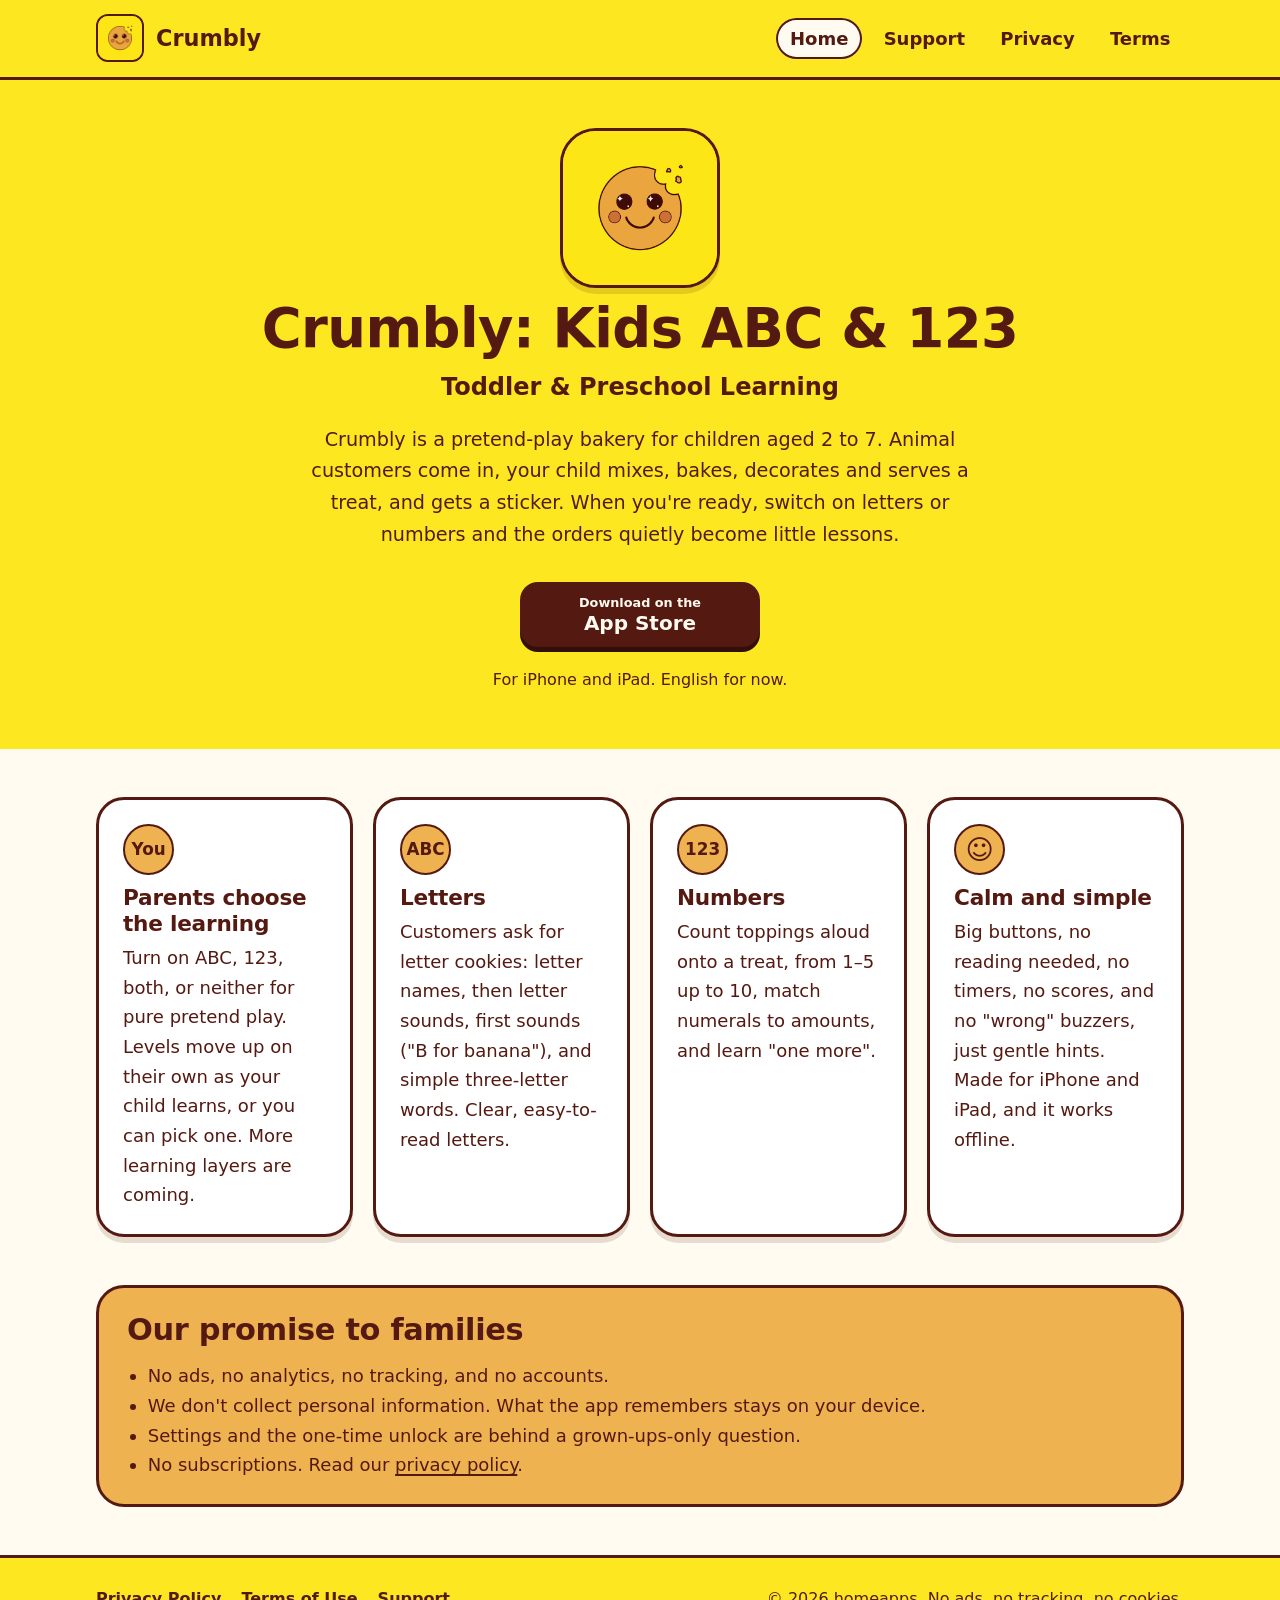
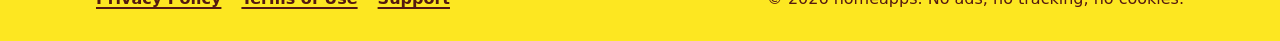
==== index.html @ ca7e5e67 "Add the Crumbly website: landing, privacy, terms, support, 404 - Landing page with the app icon, sub" ====
<!doctype html>
<html lang="en">
<head>
  <meta charset="utf-8">
  <meta name="viewport" content="width=device-width, initial-scale=1">
  <title>Crumbly: Kids ABC &amp; 123 · Toddler &amp; Preschool Learning</title>
  <meta name="description" content="A calm pretend-play bakery for ages 2–7. Parents can switch on letters (ABC) and numbers (123) inside the play. iPhone and iPad. No ads, no tracking.">
  <link rel="canonical" href="https://sayadyanh.github.io/crumbly-web/">
  <link rel="icon" type="image/png" sizes="32x32" href="assets/favicon-32.png">
  <link rel="apple-touch-icon" sizes="180x180" href="assets/apple-touch-icon.png">
  <meta name="theme-color" content="#FDE721">
  <meta property="og:type" content="website">
  <meta property="og:site_name" content="Crumbly: Kids ABC &amp; 123">
  <meta property="og:title" content="Crumbly: Kids ABC &amp; 123 · Toddler &amp; Preschool Learning">
  <meta property="og:description" content="A calm pretend-play bakery for ages 2–7. Parents can switch on letters (ABC) and numbers (123) inside the play. iPhone and iPad. No ads, no tracking.">
  <meta property="og:url" content="https://sayadyanh.github.io/crumbly-web/">
  <meta property="og:image" content="https://sayadyanh.github.io/crumbly-web/assets/og-image.png">
  <meta property="og:image:width" content="1200">
  <meta property="og:image:height" content="630">
  <meta property="og:image:alt" content="A smiling cookie with a bite taken out, next to the words Crumbly, Kids ABC &amp; 123.">
  <meta name="twitter:card" content="summary_large_image">
  <link rel="stylesheet" href="styles.css">
</head>
<body>
  <a class="skip-link" href="#main">Skip to content</a>
  <header class="site-header">
    <div class="wrap">
      <a class="brand" href="index.html">
        <img src="assets/logo.png" alt="" width="48" height="48">
        <span>Crumbly</span>
      </a>
      <nav class="site-nav" aria-label="Main">
        <ul>
        <li><a href="index.html" aria-current="page">Home</a></li>
        <li><a href="support.html">Support</a></li>
        <li><a href="privacy.html">Privacy</a></li>
        <li><a href="terms.html">Terms</a></li>
        </ul>
      </nav>
    </div>
  </header>
  <main id="main">
    <section class="hero">
      <div class="wrap">
        <img class="hero-icon" src="assets/app-icon.png" alt="Crumbly app icon: a smiling cookie with a bite taken out" width="160" height="160">
        <h1>Crumbly: Kids ABC &amp; 123</h1>
        <p class="subtitle">Toddler &amp; Preschool Learning</p>
        <p class="lead">Crumbly is a pretend-play bakery for children aged 2 to 7. Animal customers come in,
          your child mixes, bakes, decorates and serves a treat, and gets a sticker. When you're ready,
          switch on letters or numbers and the orders quietly become little lessons.</p>
        <!-- Replace with Apple's official "Download on the App Store" badge and your App Store link. -->
        <a class="store-button" href="#">
          <small>Download on the</small>
          App Store
        </a>
        <p class="fine-print">For iPhone and iPad. English for now.</p>
      </div>
    </section>

    <div class="wrap">
      <ul class="features">
        <li class="feature">
          <span class="badge" aria-hidden="true">You</span>
          <h2>Parents choose the learning</h2>
          <p>Turn on ABC, 123, both, or neither for pure pretend play. Levels move up on their own as
            your child learns, or you can pick one. More learning layers are coming.</p>
        </li>
        <li class="feature">
          <span class="badge" aria-hidden="true">ABC</span>
          <h2>Letters</h2>
          <p>Customers ask for letter cookies: letter names, then letter sounds, first sounds ("B for
            banana"), and simple three-letter words. Clear, easy-to-read letters.</p>
        </li>
        <li class="feature">
          <span class="badge" aria-hidden="true">123</span>
          <h2>Numbers</h2>
          <p>Count toppings aloud onto a treat, from 1–5 up to 10, match numerals to amounts, and learn
            "one more".</p>
        </li>
        <li class="feature">
          <span class="badge badge-symbol" aria-hidden="true">☺</span>
          <h2>Calm and simple</h2>
          <p>Big buttons, no reading needed, no timers, no scores, and no "wrong" buzzers, just gentle
            hints. Made for iPhone and iPad, and it works offline.</p>
        </li>
      </ul>

      <section class="promise" aria-labelledby="promise-title">
        <h2 id="promise-title">Our promise to families</h2>
        <ul>
          <li>No ads, no analytics, no tracking, and no accounts.</li>
          <li>We don't collect personal information. What the app remembers stays on your device.</li>
          <li>Settings and the one-time unlock are behind a grown-ups-only question.</li>
          <li>No subscriptions. Read our <a href="privacy.html">privacy policy</a>.</li>
        </ul>
      </section>
    </div>
  </main>
  <footer class="site-footer">
    <div class="wrap">
      <nav aria-label="Footer">
        <ul>
          <li><a href="privacy.html">Privacy Policy</a></li>
          <li><a href="terms.html">Terms of Use</a></li>
          <li><a href="support.html">Support</a></li>
        </ul>
      </nav>
      <p>&copy; 2026 homeapps. No ads, no tracking, no cookies.</p>
    </div>
  </footer>
</body>
</html>
---- styles.css ----
/*
  Crumbly website styles. No frameworks, no web fonts, no tracking.

  Brand colors (from the app icon). Adjust the exact values here; everything
  else is derived from them. Contrast (WCAG AA): brown text passes on white,
  yellow and cookie; never use cookie or yellow as text on a light background.
*/
:root {
  --brand-yellow: #FDE721;
  --brand-cookie: #EFB251;
  --brand-brown: #541911;

  /* Neutrals derived from the brand brown. */
  --paper: #FFFBF0;
  --ink: var(--brand-brown);
  --ink-soft: color-mix(in srgb, var(--brand-brown) 82%, white);
  --line: color-mix(in srgb, var(--brand-brown) 14%, transparent);

  --radius-lg: 28px;
  --radius-md: 18px;
  --shadow: 0 6px 0 var(--line);
  --page-width: 68rem;
  --text-width: 42rem;

  /* Rounded where the system has it (Apple devices), clean sans-serif elsewhere. */
  --font: ui-rounded, "SF Pro Rounded", system-ui, -apple-system, "Segoe UI", Roboto,
    "Helvetica Neue", Arial, sans-serif;
}

*,
*::before,
*::after {
  box-sizing: border-box;
}

html {
  -webkit-text-size-adjust: 100%;
}

body {
  margin: 0;
  background: var(--paper);
  color: var(--ink);
  font-family: var(--font);
  font-size: 1.125rem;
  line-height: 1.65;
}

img {
  max-width: 100%;
  height: auto;
}

a {
  color: var(--ink);
  text-decoration-thickness: 2px;
  text-underline-offset: 3px;
}

a:hover {
  text-decoration-thickness: 3px;
}

:focus-visible {
  outline: 4px solid var(--ink);
  outline-offset: 3px;
  border-radius: 6px;
}

h1,
h2,
h3 {
  line-height: 1.2;
  letter-spacing: -0.01em;
}

h1 {
  font-size: clamp(2.2rem, 6vw, 3.4rem);
  margin: 0 0 0.4rem;
}

h2 {
  font-size: clamp(1.5rem, 3.5vw, 1.9rem);
  margin: 2.6rem 0 0.8rem;
}

h3 {
  font-size: 1.25rem;
  margin: 1.8rem 0 0.4rem;
}

/* Skip link: hidden until focused with the keyboard. */
.skip-link {
  position: absolute;
  left: 1rem;
  top: -4rem;
  z-index: 10;
  padding: 0.6rem 1rem;
  background: var(--ink);
  color: var(--paper);
  border-radius: var(--radius-md);
  font-weight: 700;
}

.skip-link:focus {
  top: 1rem;
}

.wrap {
  width: min(100% - 2.5rem, var(--page-width));
  margin-inline: auto;
}

/* Header */

.site-header {
  background: var(--brand-yellow);
  border-bottom: 3px solid var(--ink);
}

.site-header .wrap {
  display: flex;
  flex-wrap: wrap;
  align-items: center;
  justify-content: space-between;
  gap: 0.75rem 1.5rem;
  padding-block: 0.9rem;
}

.brand {
  display: inline-flex;
  align-items: center;
  gap: 0.75rem;
  font-size: 1.4rem;
  font-weight: 800;
  text-decoration: none;
}

.brand img {
  width: 48px;
  height: 48px;
  border-radius: 12px;
  border: 2px solid var(--ink);
}

.site-nav ul {
  display: flex;
  flex-wrap: wrap;
  gap: 0.25rem 0.5rem;
  margin: 0;
  padding: 0;
  list-style: none;
}

.site-nav a {
  display: inline-block;
  padding: 0.35rem 0.85rem;
  border-radius: 999px;
  font-weight: 700;
  text-decoration: none;
}

.site-nav a:hover,
.site-nav a[aria-current="page"] {
  background: var(--paper);
  box-shadow: inset 0 0 0 2px var(--ink);
}

/* Landing page */

.hero {
  background: var(--brand-yellow);
  padding-block: 3rem 3.5rem;
  text-align: center;
}

.hero-icon {
  width: 160px;
  height: 160px;
  border-radius: 36px;
  border: 3px solid var(--ink);
  box-shadow: var(--shadow);
}

.hero .subtitle {
  margin: 0 0 1rem;
  font-size: clamp(1.2rem, 3vw, 1.5rem);
  font-weight: 700;
}

.hero .lead {
  max-width: var(--text-width);
  margin: 0 auto 2rem;
  font-size: 1.2rem;
}

.store-button {
  display: inline-flex;
  flex-direction: column;
  align-items: center;
  min-width: 15rem;
  padding: 0.8rem 1.8rem;
  border-radius: var(--radius-md);
  background: var(--ink);
  color: var(--paper);
  font-weight: 800;
  font-size: 1.25rem;
  line-height: 1.2;
  text-decoration: none;
  box-shadow: 0 5px 0 color-mix(in srgb, var(--brand-brown) 60%, black);
}

.store-button small {
  font-size: 0.8rem;
  font-weight: 600;
}

.store-button:hover {
  transform: translateY(1px);
  box-shadow: 0 4px 0 color-mix(in srgb, var(--brand-brown) 60%, black);
}

.hero .fine-print {
  margin: 1.2rem 0 0;
  font-size: 1rem;
}

.features {
  display: grid;
  grid-template-columns: repeat(auto-fit, minmax(15rem, 1fr));
  gap: 1.25rem;
  margin: 3rem 0;
  padding: 0;
  list-style: none;
}

.feature {
  padding: 1.5rem;
  border: 3px solid var(--ink);
  border-radius: var(--radius-lg);
  background: white;
  box-shadow: var(--shadow);
}

.feature .badge {
  display: inline-grid;
  place-items: center;
  width: 3.2rem;
  height: 3.2rem;
  margin-bottom: 0.6rem;
  border-radius: 50%;
  background: var(--brand-cookie);
  border: 2px solid var(--ink);
  font-weight: 800;
  font-size: 1.05rem;
}

.feature .badge-symbol {
  font-size: 1.7rem;
  line-height: 1;
}

.feature h2 {
  margin: 0 0 0.4rem;
  font-size: 1.35rem;
}

.feature p {
  margin: 0;
}

.promise {
  margin: 0 0 3rem;
  padding: 1.5rem 1.75rem;
  border-radius: var(--radius-lg);
  background: var(--brand-cookie);
  border: 3px solid var(--ink);
}

.promise h2 {
  margin-top: 0;
}

.promise ul {
  margin: 0;
  padding-left: 1.3rem;
}

/* Text pages (privacy, terms, support) */

.page {
  padding-block: 2.5rem 3.5rem;
}

.prose {
  max-width: var(--text-width);
}

.prose .meta {
  margin: 0 0 1.5rem;
  color: var(--ink-soft);
}

.summary {
  margin: 1.5rem 0 2rem;
  padding: 1.25rem 1.5rem;
  border-radius: var(--radius-lg);
  background: var(--brand-yellow);
  border: 3px solid var(--ink);
}

.summary h2 {
  margin-top: 0;
  font-size: 1.35rem;
}

.summary ul {
  margin: 0;
  padding-left: 1.3rem;
}

.prose li + li {
  margin-top: 0.3rem;
}

.contact-card {
  margin: 1.5rem 0;
  padding: 1.25rem 1.5rem;
  border-radius: var(--radius-lg);
  background: white;
  border: 3px solid var(--ink);
  box-shadow: var(--shadow);
}

.contact-card p {
  margin: 0.2rem 0;
}

.faq details {
  margin: 0.75rem 0;
  border: 3px solid var(--ink);
  border-radius: var(--radius-md);
  background: white;
}

.faq summary {
  padding: 0.9rem 1.2rem;
  font-weight: 700;
  cursor: pointer;
}

.faq details[open] summary {
  border-bottom: 2px solid var(--line);
}

.faq details > div {
  padding: 0.4rem 1.2rem 1rem;
}

/* Not-found page */

.not-found {
  padding-block: 4rem;
  text-align: center;
}

.not-found img {
  width: 140px;
  border-radius: 32px;
  border: 3px solid var(--ink);
}

/* Footer */

.site-footer {
  border-top: 3px solid var(--ink);
  background: var(--brand-yellow);
  padding-block: 1.75rem;
  font-size: 1rem;
}

.site-footer .wrap {
  display: flex;
  flex-wrap: wrap;
  gap: 0.75rem 2rem;
  align-items: center;
  justify-content: space-between;
}

.site-footer ul {
  display: flex;
  flex-wrap: wrap;
  gap: 0.25rem 1.25rem;
  margin: 0;
  padding: 0;
  list-style: none;
}

.site-footer a {
  font-weight: 700;
}

.site-footer p {
  margin: 0;
}

/* Small phones: keep all four nav links on one line. */
@media (max-width: 30rem) {
  .site-nav ul {
    gap: 0.25rem;
  }

  .site-nav a {
    padding: 0.35rem 0.6rem;
  }
}

@media (prefers-reduced-motion: no-preference) {
  .store-button,
  .site-nav a {
    transition: transform 0.12s ease, box-shadow 0.12s ease, background-color 0.12s ease;
  }
}

@media print {
  .site-header,
  .site-footer,
  .skip-link {
    display: none;
  }
}
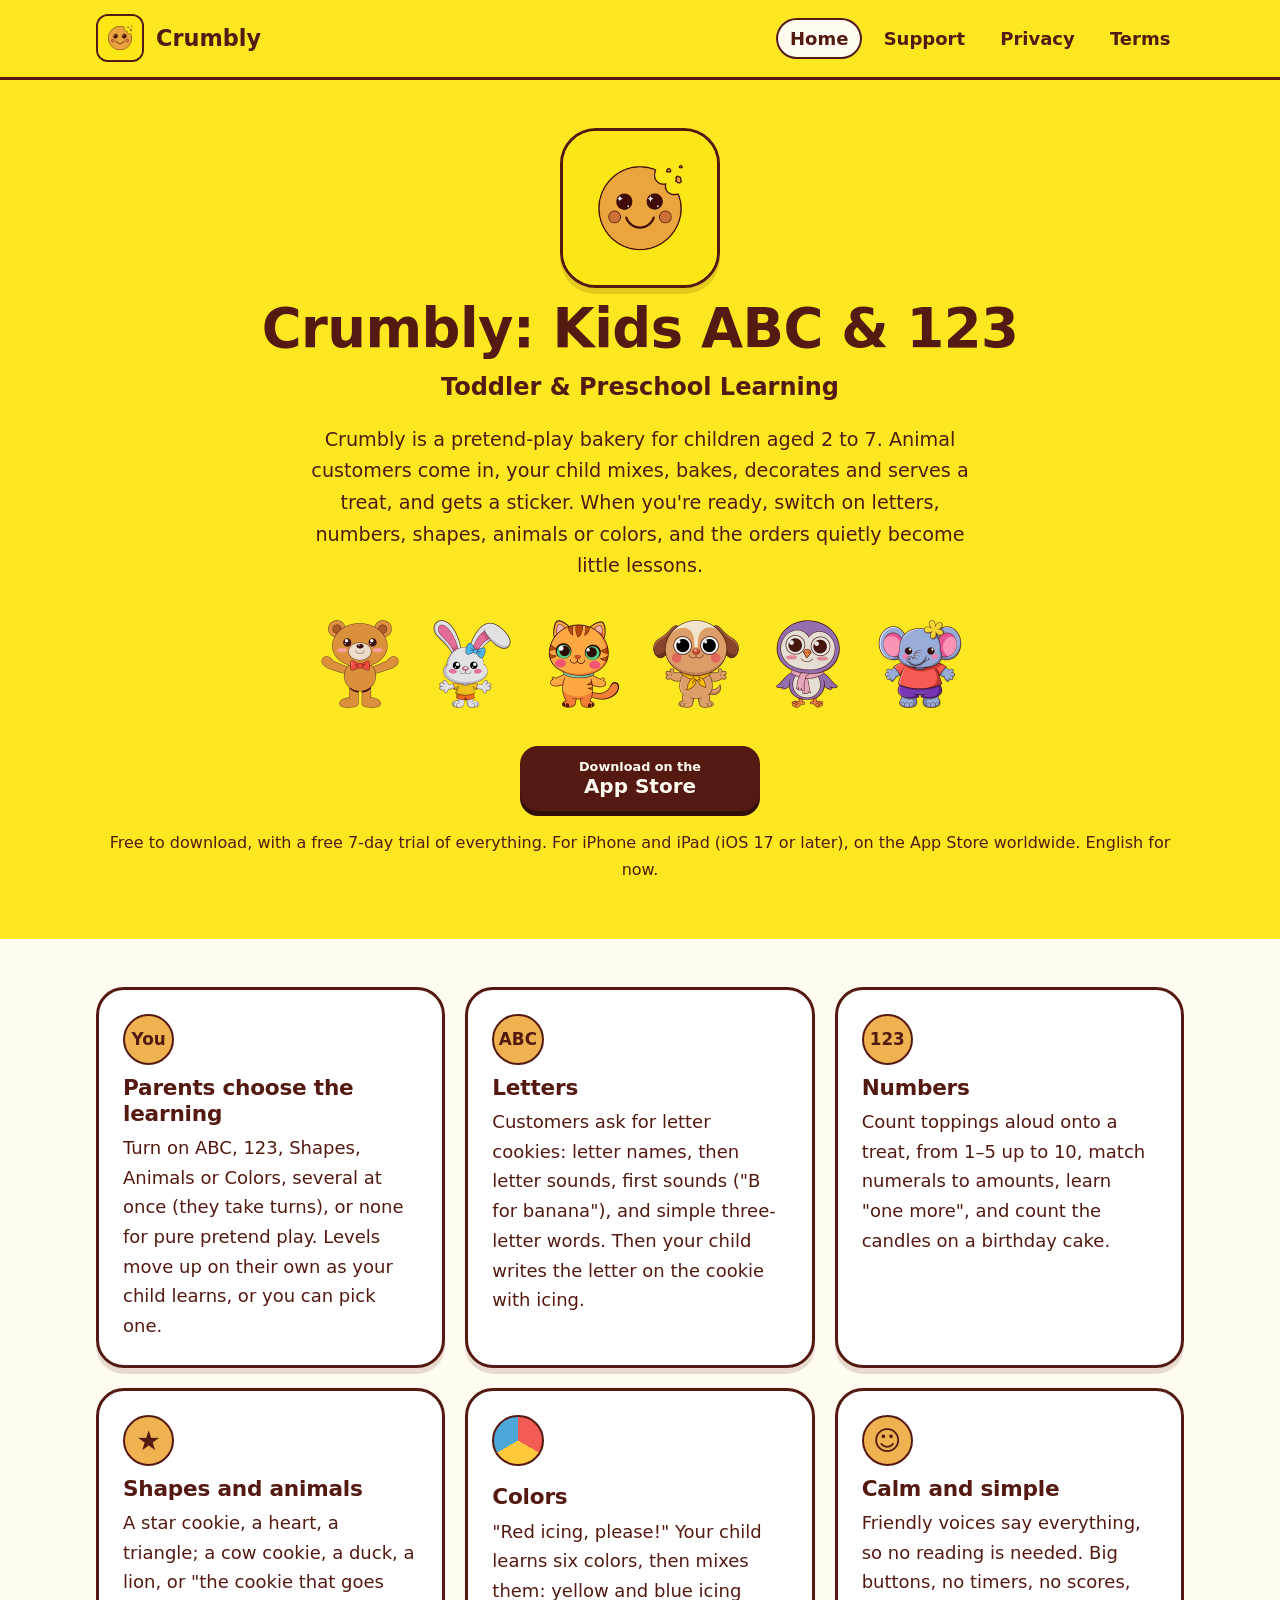
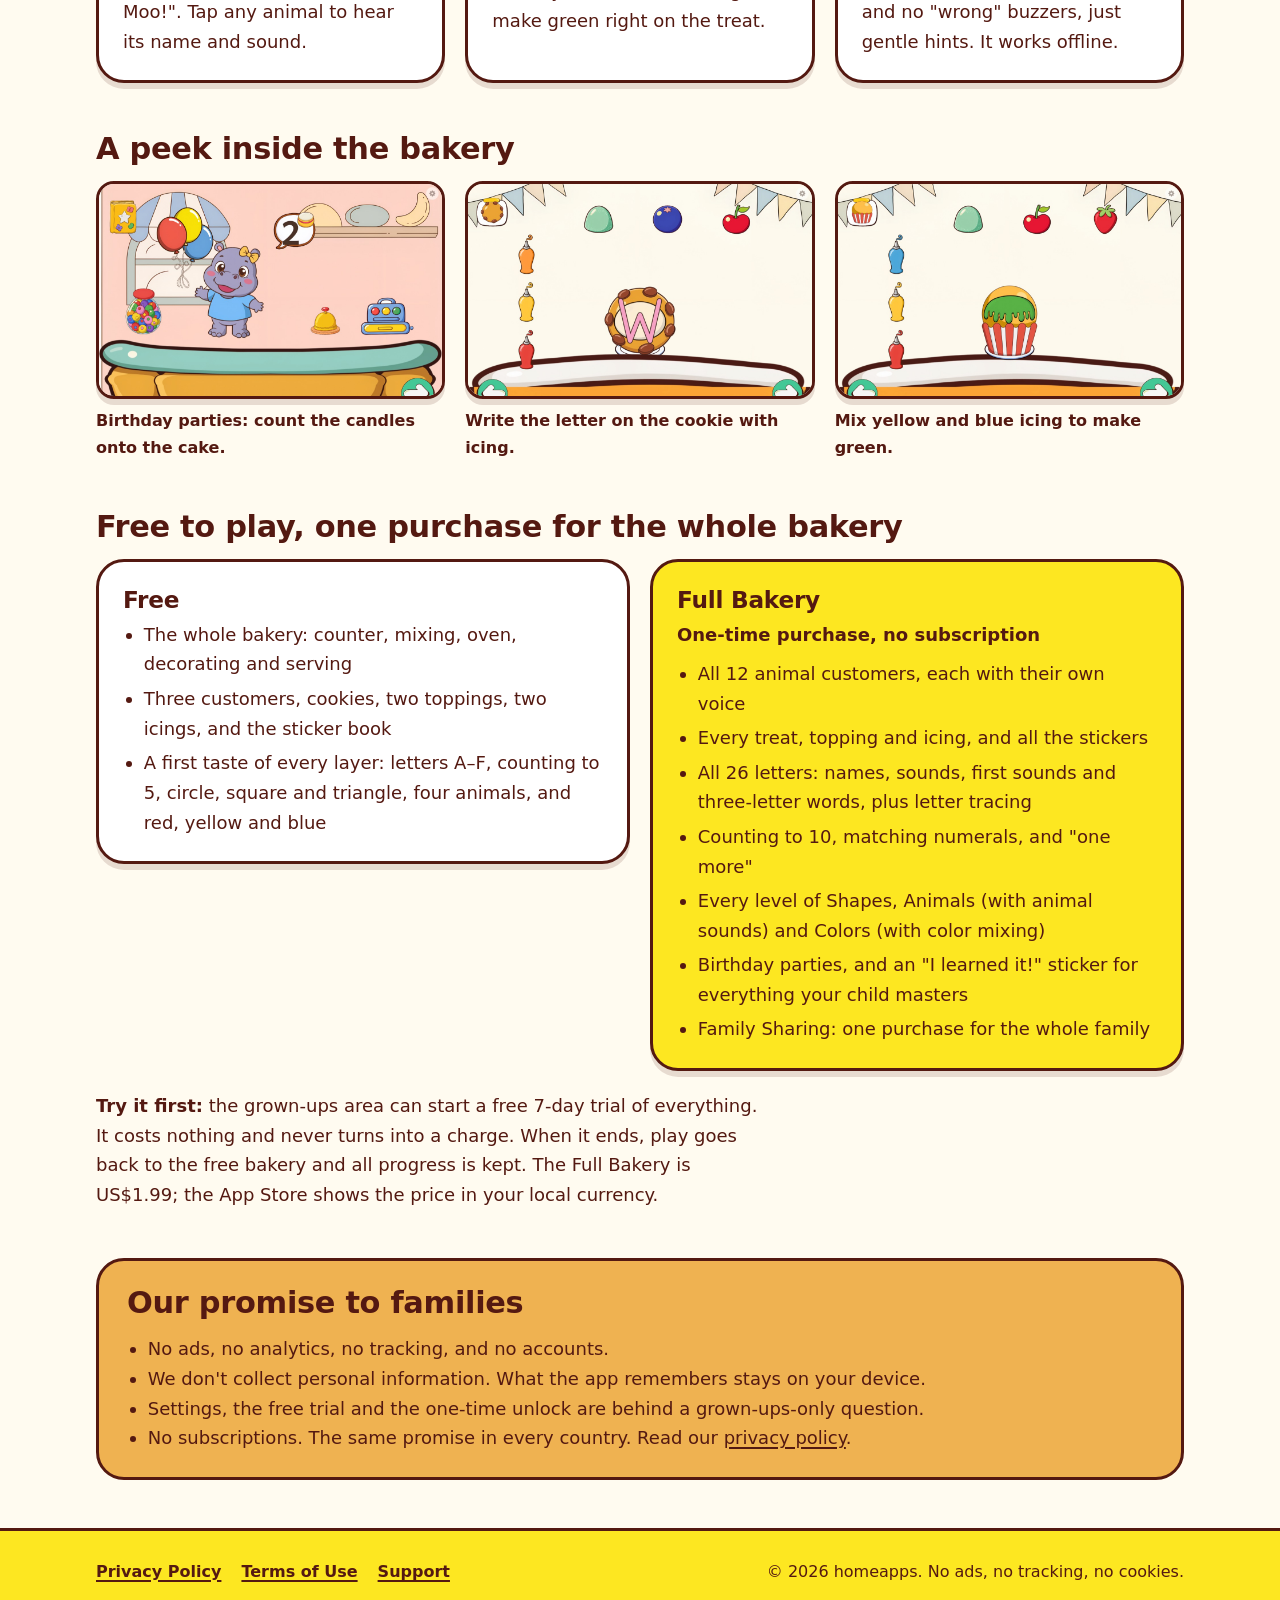
==== commit 1c660f5f: "Full Bakery, new layers and worldwide privacy and terms - Home: all five learning layers (ABC, 123, " ====
--- a/index.html
+++ b/index.html
@@ -4,17 +4,17 @@
   <meta charset="utf-8">
   <meta name="viewport" content="width=device-width, initial-scale=1">
   <title>Crumbly: Kids ABC &amp; 123 · Toddler &amp; Preschool Learning</title>
-  <meta name="description" content="A calm pretend-play bakery for ages 2–7. Parents can switch on letters (ABC) and numbers (123) inside the play. iPhone and iPad. No ads, no tracking.">
-  <link rel="canonical" href="https://sayadyanh.github.io/crumbly-web/">
+  <meta name="description" content="A calm pretend-play bakery for ages 2–7. Parents can switch on letters, numbers, shapes, animals and colors inside the play. iPhone and iPad. No ads, no tracking, no subscriptions.">
+  <link rel="canonical" href="https://playcrumbly.com/">
   <link rel="icon" type="image/png" sizes="32x32" href="assets/favicon-32.png">
   <link rel="apple-touch-icon" sizes="180x180" href="assets/apple-touch-icon.png">
   <meta name="theme-color" content="#FDE721">
   <meta property="og:type" content="website">
   <meta property="og:site_name" content="Crumbly: Kids ABC &amp; 123">
   <meta property="og:title" content="Crumbly: Kids ABC &amp; 123 · Toddler &amp; Preschool Learning">
-  <meta property="og:description" content="A calm pretend-play bakery for ages 2–7. Parents can switch on letters (ABC) and numbers (123) inside the play. iPhone and iPad. No ads, no tracking.">
-  <meta property="og:url" content="https://sayadyanh.github.io/crumbly-web/">
-  <meta property="og:image" content="https://sayadyanh.github.io/crumbly-web/assets/og-image.png">
+  <meta property="og:description" content="A calm pretend-play bakery for ages 2–7. Parents can switch on letters, numbers, shapes, animals and colors inside the play. iPhone and iPad. No ads, no tracking, no subscriptions.">
+  <meta property="og:url" content="https://playcrumbly.com/">
+  <meta property="og:image" content="https://playcrumbly.com/assets/og-image.png">
   <meta property="og:image:width" content="1200">
   <meta property="og:image:height" content="630">
   <meta property="og:image:alt" content="A smiling cookie with a bite taken out, next to the words Crumbly, Kids ABC &amp; 123.">
@@ -47,13 +47,23 @@
         <p class="subtitle">Toddler &amp; Preschool Learning</p>
         <p class="lead">Crumbly is a pretend-play bakery for children aged 2 to 7. Animal customers come in,
           your child mixes, bakes, decorates and serves a treat, and gets a sticker. When you're ready,
-          switch on letters or numbers and the orders quietly become little lessons.</p>
+          switch on letters, numbers, shapes, animals or colors, and the orders quietly become little
+          lessons.</p>
+        <ul class="cast" aria-label="Some of the bakery's customers">
+          <li><img src="assets/characters/bear.png" alt="Bear" width="100" height="100"></li>
+          <li><img src="assets/characters/bunny.png" alt="Bunny" width="100" height="100"></li>
+          <li><img src="assets/characters/cat.png" alt="Cat" width="100" height="100"></li>
+          <li><img src="assets/characters/dog.png" alt="Dog" width="100" height="100"></li>
+          <li><img src="assets/characters/owl.png" alt="Owl" width="100" height="100"></li>
+          <li><img src="assets/characters/elephant.png" alt="Elephant" width="100" height="100"></li>
+        </ul>
         <!-- Replace with Apple's official "Download on the App Store" badge and your App Store link. -->
         <a class="store-button" href="#">
           <small>Download on the</small>
           App Store
         </a>
-        <p class="fine-print">For iPhone and iPad. English for now.</p>
+        <p class="fine-print">Free to download, with a free 7-day trial of everything. For iPhone and iPad
+          (iOS 17 or later), on the App Store worldwide. English for now.</p>
       </div>
     </section>
 
@@ -62,36 +72,100 @@
         <li class="feature">
           <span class="badge" aria-hidden="true">You</span>
           <h2>Parents choose the learning</h2>
-          <p>Turn on ABC, 123, both, or neither for pure pretend play. Levels move up on their own as
-            your child learns, or you can pick one. More learning layers are coming.</p>
+          <p>Turn on ABC, 123, Shapes, Animals or Colors, several at once (they take turns), or none
+            for pure pretend play. Levels move up on their own as your child learns, or you can pick
+            one.</p>
         </li>
         <li class="feature">
           <span class="badge" aria-hidden="true">ABC</span>
           <h2>Letters</h2>
           <p>Customers ask for letter cookies: letter names, then letter sounds, first sounds ("B for
-            banana"), and simple three-letter words. Clear, easy-to-read letters.</p>
+            banana"), and simple three-letter words. Then your child writes the letter on the cookie
+            with icing.</p>
         </li>
         <li class="feature">
           <span class="badge" aria-hidden="true">123</span>
           <h2>Numbers</h2>
-          <p>Count toppings aloud onto a treat, from 1–5 up to 10, match numerals to amounts, and learn
-            "one more".</p>
+          <p>Count toppings aloud onto a treat, from 1–5 up to 10, match numerals to amounts, learn
+            "one more", and count the candles on a birthday cake.</p>
+        </li>
+        <li class="feature">
+          <span class="badge badge-symbol" aria-hidden="true">★</span>
+          <h2>Shapes and animals</h2>
+          <p>A star cookie, a heart, a triangle; a cow cookie, a duck, a lion, or "the cookie that goes
+            Moo!". Tap any animal to hear its name and sound.</p>
+        </li>
+        <li class="feature">
+          <span class="badge badge-colors" aria-hidden="true"></span>
+          <h2>Colors</h2>
+          <p>"Red icing, please!" Your child learns six colors, then mixes them: yellow and blue icing
+            make green right on the treat.</p>
         </li>
         <li class="feature">
           <span class="badge badge-symbol" aria-hidden="true">☺</span>
           <h2>Calm and simple</h2>
-          <p>Big buttons, no reading needed, no timers, no scores, and no "wrong" buzzers, just gentle
-            hints. Made for iPhone and iPad, and it works offline.</p>
+          <p>Friendly voices say everything, so no reading is needed. Big buttons, no timers, no scores,
+            and no "wrong" buzzers, just gentle hints. It works offline.</p>
         </li>
       </ul>
+
+      <section class="gallery" aria-labelledby="gallery-title">
+        <h2 id="gallery-title">A peek inside the bakery</h2>
+        <div class="shots">
+          <figure>
+            <img src="assets/screens/birthday.jpg" alt="A hippo customer with balloons at the bakery counter, asking for a birthday cake" width="1200" height="742" loading="lazy">
+            <figcaption>Birthday parties: count the candles onto the cake.</figcaption>
+          </figure>
+          <figure>
+            <img src="assets/screens/tracing.jpg" alt="A cookie with the letter W written on it in icing" width="1200" height="742" loading="lazy">
+            <figcaption>Write the letter on the cookie with icing.</figcaption>
+          </figure>
+          <figure>
+            <img src="assets/screens/colors.jpg" alt="A cupcake with green icing, next to red, yellow and blue icing tubes" width="1200" height="742" loading="lazy">
+            <figcaption>Mix yellow and blue icing to make green.</figcaption>
+          </figure>
+        </div>
+      </section>
+
+      <section class="plans-section" aria-labelledby="plans-title">
+        <h2 id="plans-title">Free to play, one purchase for the whole bakery</h2>
+        <div class="plans">
+          <div class="plan">
+            <h3>Free</h3>
+            <ul>
+              <li>The whole bakery: counter, mixing, oven, decorating and serving</li>
+              <li>Three customers, cookies, two toppings, two icings, and the sticker book</li>
+              <li>A first taste of every layer: letters A–F, counting to 5, circle, square and
+                triangle, four animals, and red, yellow and blue</li>
+            </ul>
+          </div>
+          <div class="plan plan-full">
+            <h3>Full Bakery</h3>
+            <p class="price">One-time purchase, no subscription</p>
+            <ul>
+              <li>All 12 animal customers, each with their own voice</li>
+              <li>Every treat, topping and icing, and all the stickers</li>
+              <li>All 26 letters: names, sounds, first sounds and three-letter words, plus letter tracing</li>
+              <li>Counting to 10, matching numerals, and "one more"</li>
+              <li>Every level of Shapes, Animals (with animal sounds) and Colors (with color mixing)</li>
+              <li>Birthday parties, and an "I learned it!" sticker for everything your child masters</li>
+              <li>Family Sharing: one purchase for the whole family</li>
+            </ul>
+          </div>
+        </div>
+        <p class="plans-note"><strong>Try it first:</strong> the grown-ups area can start a free 7-day trial of
+          everything. It costs nothing and never turns into a charge. When it ends, play goes back to the
+          free bakery and all progress is kept. The Full Bakery is US$1.99; the App Store shows the price
+          in your local currency.</p>
+      </section>
 
       <section class="promise" aria-labelledby="promise-title">
         <h2 id="promise-title">Our promise to families</h2>
         <ul>
           <li>No ads, no analytics, no tracking, and no accounts.</li>
           <li>We don't collect personal information. What the app remembers stays on your device.</li>
-          <li>Settings and the one-time unlock are behind a grown-ups-only question.</li>
-          <li>No subscriptions. Read our <a href="privacy.html">privacy policy</a>.</li>
+          <li>Settings, the free trial and the one-time unlock are behind a grown-ups-only question.</li>
+          <li>No subscriptions. The same promise in every country. Read our <a href="privacy.html">privacy policy</a>.</li>
         </ul>
       </section>
     </div>
--- a/styles.css
+++ b/styles.css
@@ -227,7 +227,7 @@
 
 .features {
   display: grid;
-  grid-template-columns: repeat(auto-fit, minmax(15rem, 1fr));
+  grid-template-columns: repeat(auto-fit, minmax(min(17rem, 100%), 1fr));
   gap: 1.25rem;
   margin: 3rem 0;
   padding: 0;
@@ -269,6 +269,115 @@
   margin: 0;
 }
 
+/* A row of the bakery's customers in the hero. */
+.cast {
+  display: flex;
+  flex-wrap: wrap;
+  justify-content: center;
+  gap: 0.25rem clamp(0.3rem, 1.5vw, 0.75rem);
+  margin: 0 auto 2rem;
+  padding: 0;
+  list-style: none;
+}
+
+.cast img {
+  display: block;
+  width: clamp(44px, 12.5vw, 100px);
+  height: auto;
+}
+
+/* The Colors badge: the three icings that mix into every other color. */
+.feature .badge-colors {
+  background: conic-gradient(#F25C54 0 33.3%, #FFC93C 0 66.6%, #4DA8DA 0);
+}
+
+/* Screenshots */
+
+.gallery {
+  margin: 0 0 3rem;
+}
+
+.gallery h2 {
+  margin-top: 0;
+}
+
+.shots {
+  display: grid;
+  grid-template-columns: repeat(auto-fit, minmax(min(17rem, 100%), 1fr));
+  gap: 1.25rem;
+}
+
+.shots figure {
+  margin: 0;
+}
+
+.shots img {
+  display: block;
+  width: 100%;
+  border: 3px solid var(--ink);
+  border-radius: var(--radius-md);
+  box-shadow: var(--shadow);
+}
+
+.shots figcaption {
+  margin-top: 0.6rem;
+  font-size: 1rem;
+  font-weight: 700;
+}
+
+/* Free and Full Bakery */
+
+.plans-section {
+  margin: 0 0 3rem;
+}
+
+.plans-section h2 {
+  margin-top: 0;
+}
+
+.plans {
+  display: grid;
+  grid-template-columns: repeat(auto-fit, minmax(min(17rem, 100%), 1fr));
+  gap: 1.25rem;
+  align-items: start;
+}
+
+.plan {
+  padding: 1.5rem;
+  border: 3px solid var(--ink);
+  border-radius: var(--radius-lg);
+  background: white;
+  box-shadow: var(--shadow);
+}
+
+.plan-full {
+  background: var(--brand-yellow);
+}
+
+.plan h3 {
+  margin: 0 0 0.4rem;
+  font-size: 1.45rem;
+}
+
+.plan .price {
+  margin: 0 0 0.6rem;
+  font-weight: 700;
+}
+
+.plan ul {
+  margin: 0;
+  padding-left: 1.3rem;
+}
+
+.plan li + li {
+  margin-top: 0.3rem;
+}
+
+.plans-note {
+  max-width: var(--text-width);
+  margin: 1.25rem 0 0;
+}
+
 .promise {
   margin: 0 0 3rem;
   padding: 1.5rem 1.75rem;
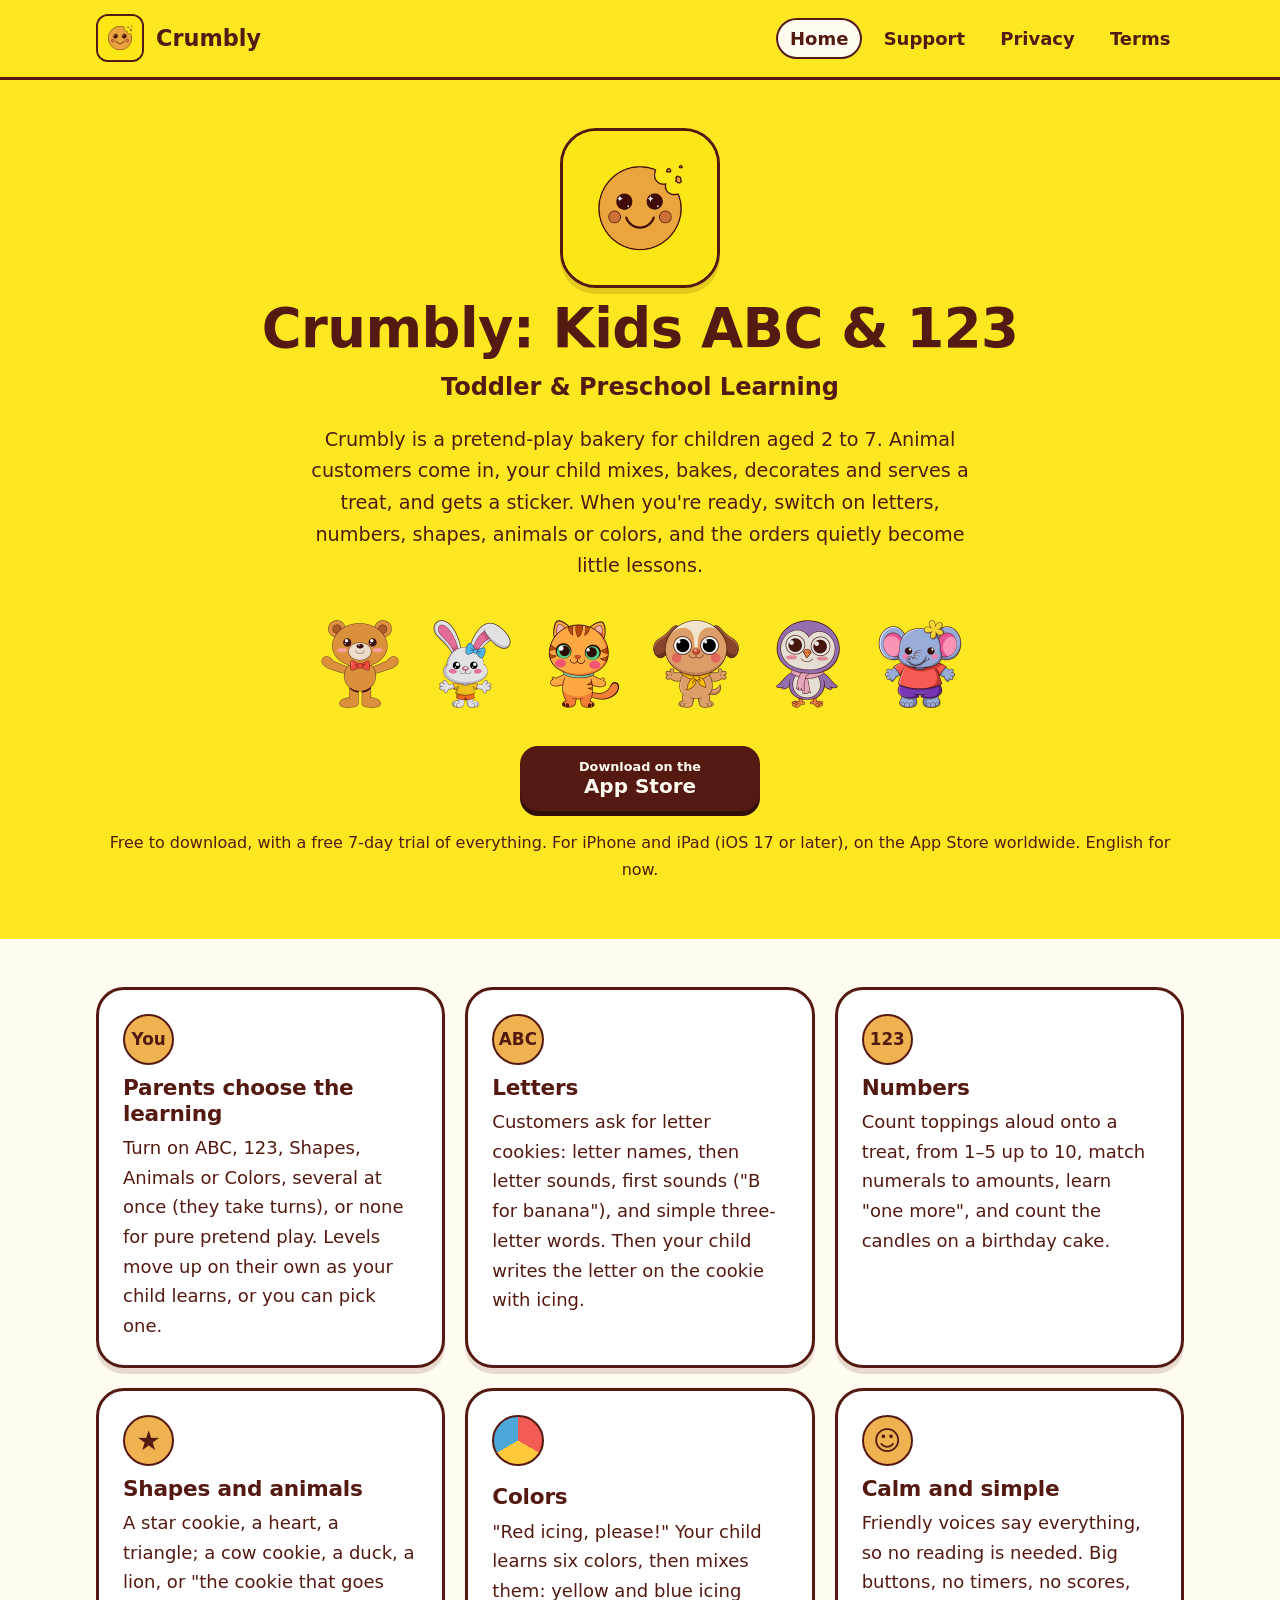
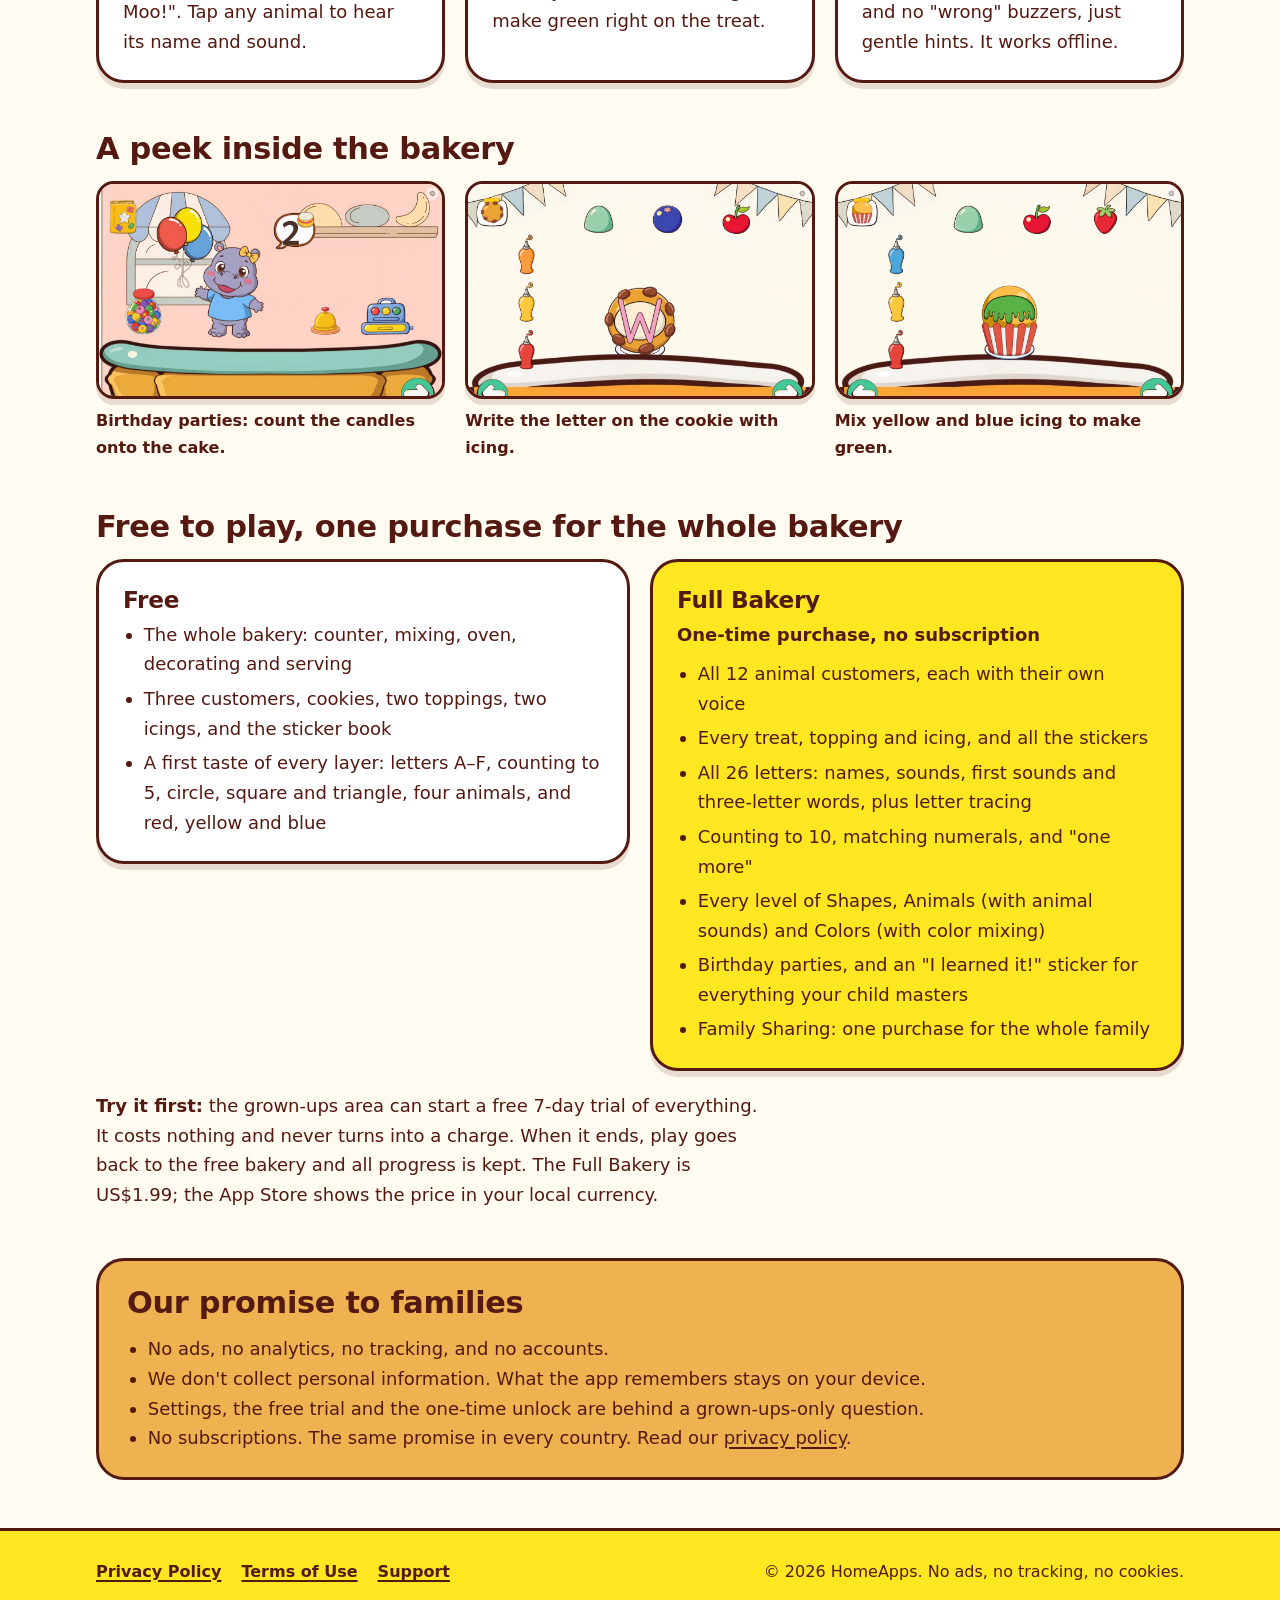
==== commit dec54b5e: "Spell the company name HomeApps, as in the app Co-Authored-By: Claude Opus 5.5 <noreply@anthropic.co" ====
--- a/index.html
+++ b/index.html
@@ -179,7 +179,7 @@
           <li><a href="support.html">Support</a></li>
         </ul>
       </nav>
-      <p>&copy; 2026 homeapps. No ads, no tracking, no cookies.</p>
+      <p>&copy; 2026 HomeApps. No ads, no tracking, no cookies.</p>
     </div>
   </footer>
 </body>
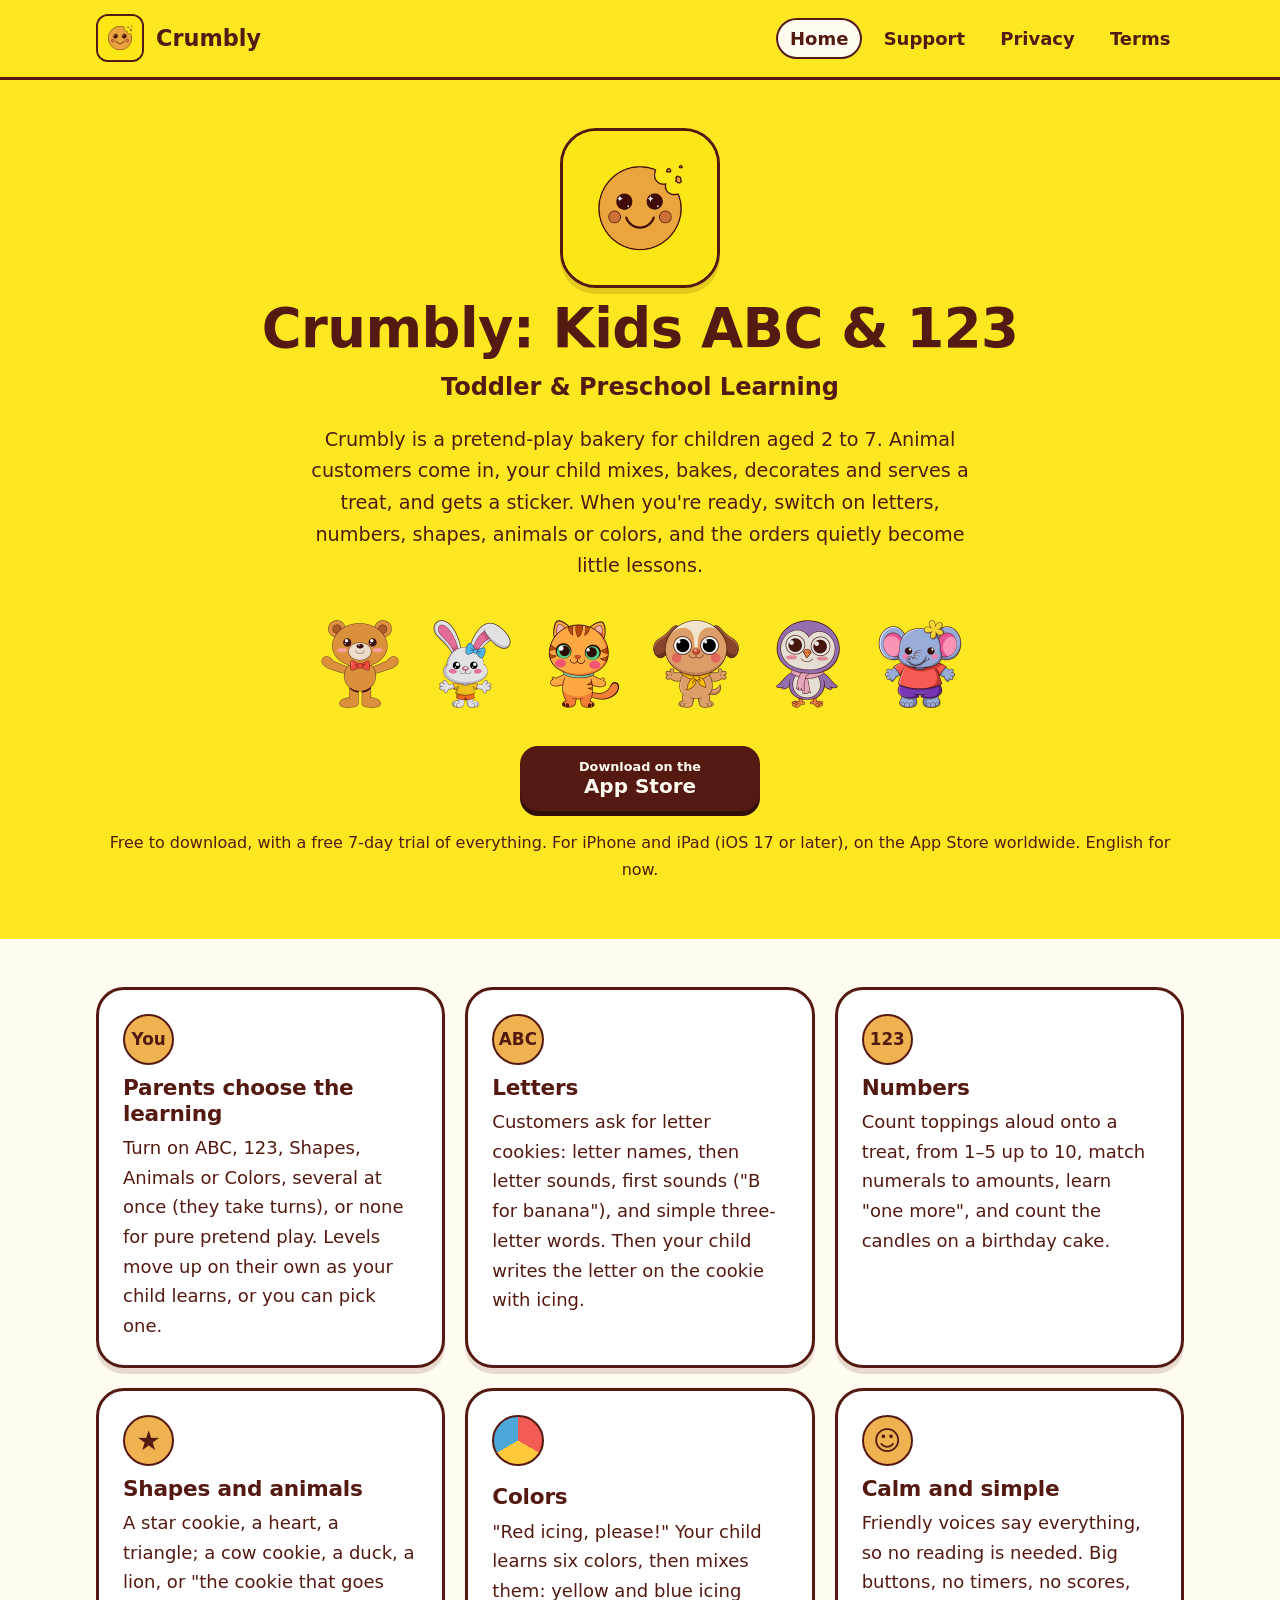
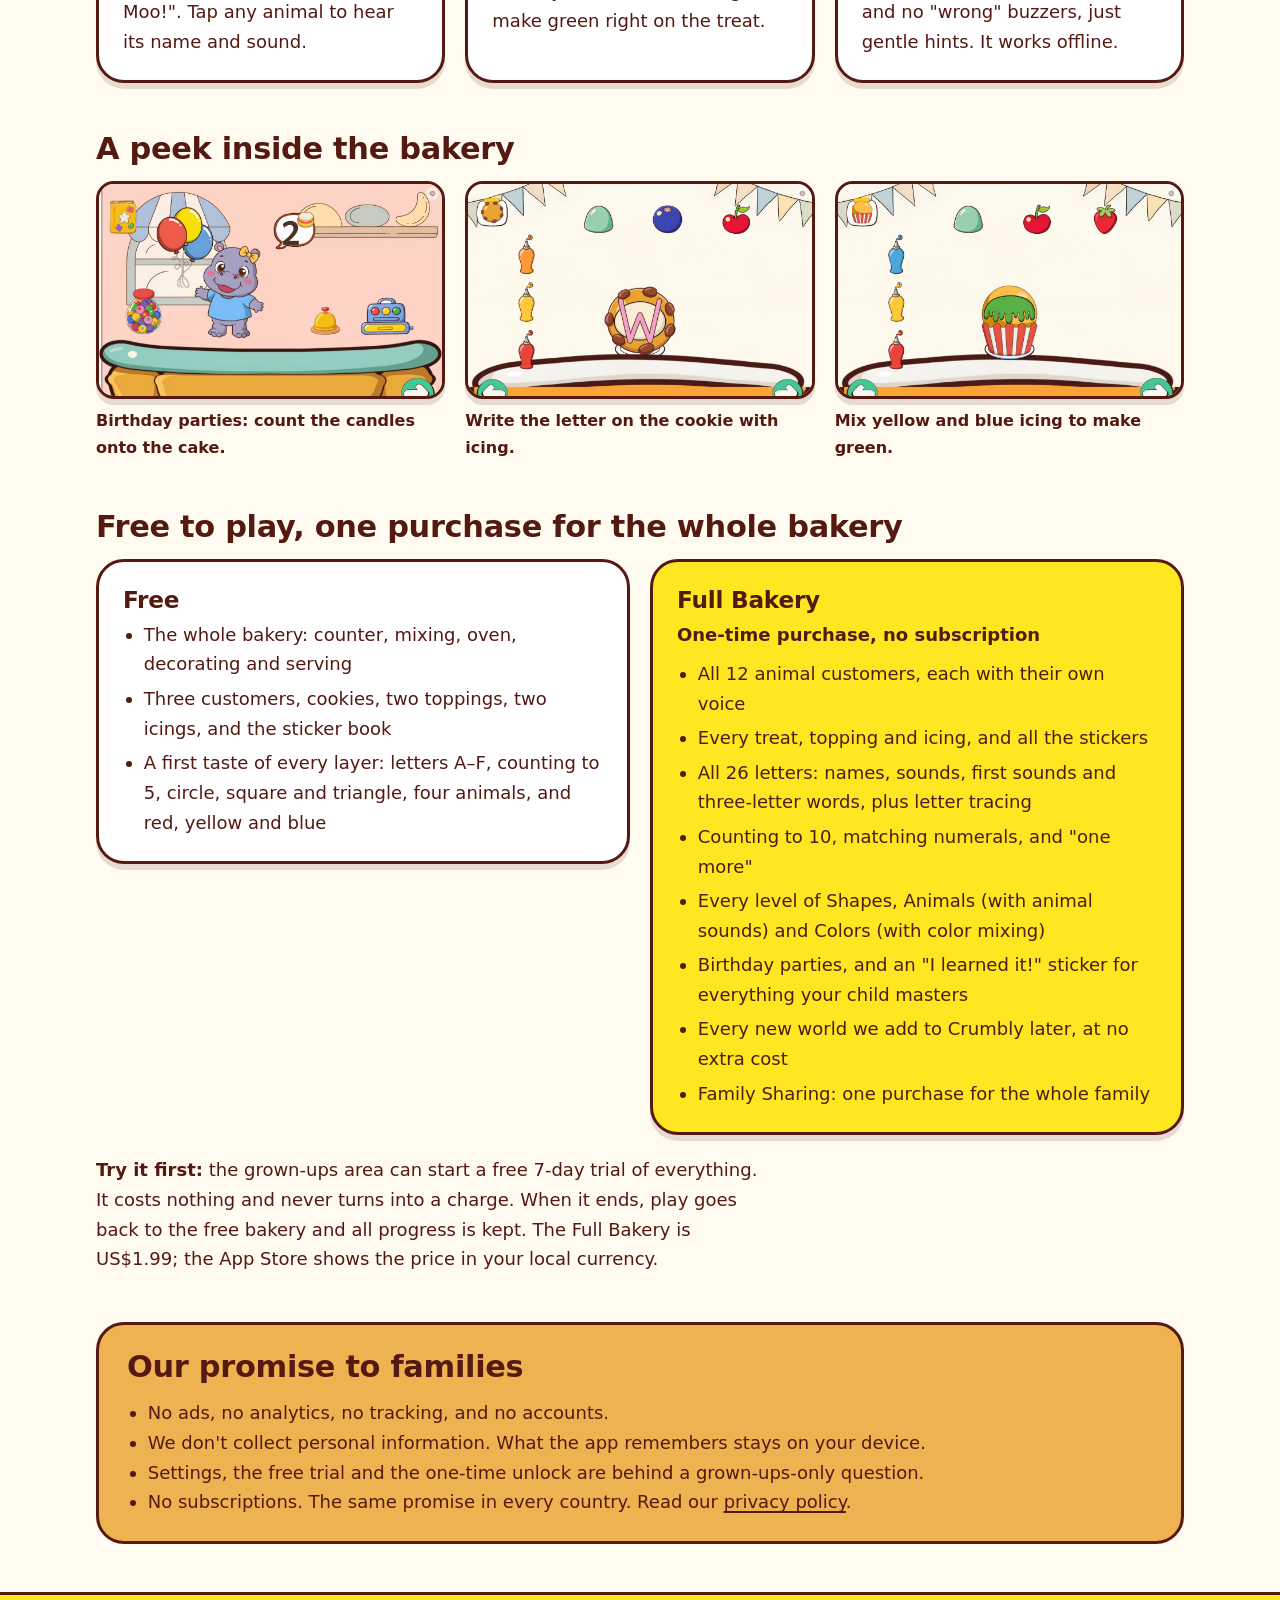
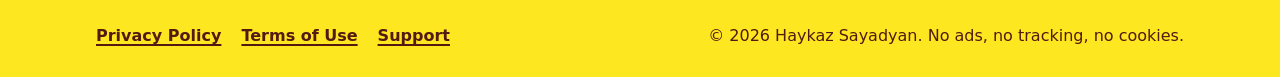
==== commit 83609a35: "Rewrite the Privacy Policy and Terms of Use Both now name Haykaz Sayadyan, the App Store seller, ins" ====
--- a/index.html
+++ b/index.html
@@ -9,6 +9,7 @@
   <link rel="icon" type="image/png" sizes="32x32" href="assets/favicon-32.png">
   <link rel="apple-touch-icon" sizes="180x180" href="assets/apple-touch-icon.png">
   <meta name="theme-color" content="#FDE721">
+  <meta name="apple-itunes-app" content="app-id=6815963108">
   <meta property="og:type" content="website">
   <meta property="og:site_name" content="Crumbly: Kids ABC &amp; 123">
   <meta property="og:title" content="Crumbly: Kids ABC &amp; 123 · Toddler &amp; Preschool Learning">
@@ -57,8 +58,8 @@
           <li><img src="assets/characters/owl.png" alt="Owl" width="100" height="100"></li>
           <li><img src="assets/characters/elephant.png" alt="Elephant" width="100" height="100"></li>
         </ul>
-        <!-- Replace with Apple's official "Download on the App Store" badge and your App Store link. -->
-        <a class="store-button" href="#">
+        <!-- Replace with Apple's official "Download on the App Store" badge. -->
+        <a class="store-button" href="https://apps.apple.com/us/app/crumbly-kids-abc-123/id6815963108">
           <small>Download on the</small>
           App Store
         </a>
@@ -149,6 +150,7 @@
               <li>Counting to 10, matching numerals, and "one more"</li>
               <li>Every level of Shapes, Animals (with animal sounds) and Colors (with color mixing)</li>
               <li>Birthday parties, and an "I learned it!" sticker for everything your child masters</li>
+              <li>Every new world we add to Crumbly later, at no extra cost</li>
               <li>Family Sharing: one purchase for the whole family</li>
             </ul>
           </div>
@@ -179,7 +181,7 @@
           <li><a href="support.html">Support</a></li>
         </ul>
       </nav>
-      <p>&copy; 2026 HomeApps. No ads, no tracking, no cookies.</p>
+      <p>&copy; 2026 Haykaz Sayadyan. No ads, no tracking, no cookies.</p>
     </div>
   </footer>
 </body>
